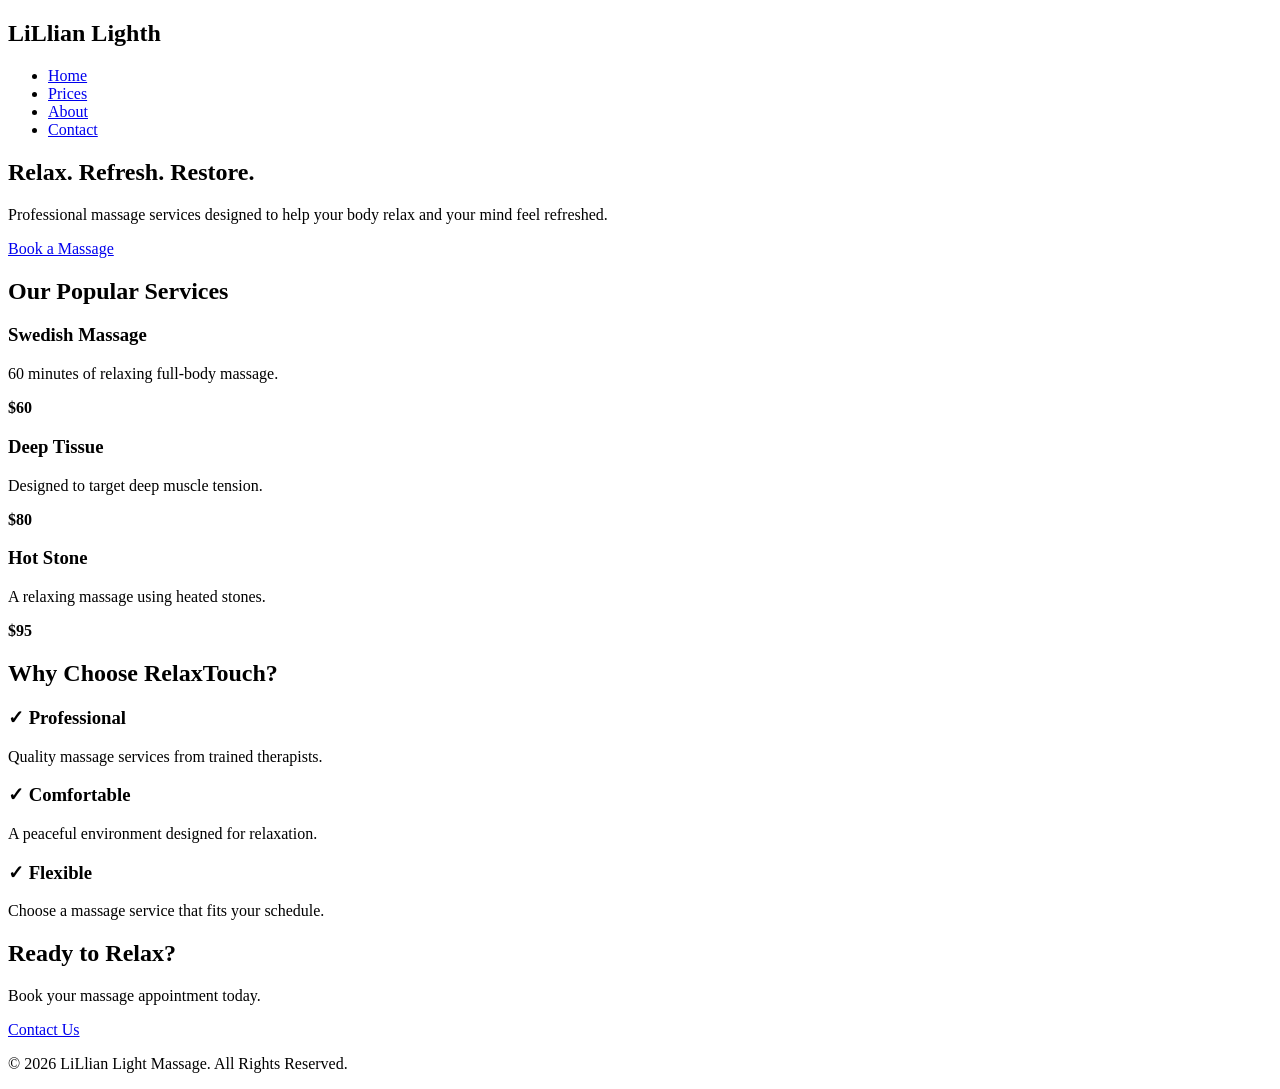
==== index.html @ d551e718 "Add initial index.html for RelaxTouch website This is the initial commit of the index.html file, whi" ====
<!DOCTYPE html>
<html lang="en">
<head>
    <meta charset="UTF-8">
    <meta name="viewport" content="width=device-width, initial-scale=1.0">
    <title>RelaxTouch Massage</title>
    <link rel="stylesheet" href="style.css">
</head>

<body>

    <!-- Navigation -->
    <header>
        <nav class="navbar">
            <h1 class="logo"> LiLlian Lighth</h1>

            <ul class="nav-links">
                <li><a href="index.html">Home</a></li>
                <li><a href="prices.html">Prices</a></li>
                <li><a href="about.html">About</a></li>
                <li><a href="contact.html">Contact</a></li>
            </ul>
        </nav>
    </header>

    <!-- Hero Section -->
    <section class="hero">
        <div class="hero-content">
            <h2>Relax. Refresh. Restore.</h2>

            <p>
                Professional massage services designed to help
                your body relax and your mind feel refreshed.
            </p>

            <a href="contact.html" class="btn">Book a Massage</a>
        </div>
    </section>

    <!-- Services -->
    <section class="services">
        <h2>Our Popular Services</h2>

        <div class="service-container">

            <div class="service-card">
                <h3>Swedish Massage</h3>
                <p>60 minutes of relaxing full-body massage.</p>
                <strong>$60</strong>
            </div>

            <div class="service-card">
                <h3>Deep Tissue</h3>
                <p>Designed to target deep muscle tension.</p>
                <strong>$80</strong>
            </div>

            <div class="service-card">
                <h3>Hot Stone</h3>
                <p>A relaxing massage using heated stones.</p>
                <strong>$95</strong>
            </div>

        </div>
    </section>

    <!-- Why Choose Us -->
    <section class="why-us">
        <h2>Why Choose RelaxTouch?</h2>

        <div class="features">
            <div>
                <h3>✓ Professional</h3>
                <p>Quality massage services from trained therapists.</p>
            </div>

            <div>
                <h3>✓ Comfortable</h3>
                <p>A peaceful environment designed for relaxation.</p>
            </div>

            <div>
                <h3>✓ Flexible</h3>
                <p>Choose a massage service that fits your schedule.</p>
            </div>
        </div>
    </section>

    <!-- Call to Action -->
    <section class="cta">
        <h2>Ready to Relax?</h2>
        <p>Book your massage appointment today.</p>
        <a href="contact.html" class="btn">Contact Us</a>
    </section>

    <!-- Footer -->
    <footer>
        <p>© 2026  LiLlian Light Massage. All Rights Reserved.</p>
    </footer>

</body>
</html>
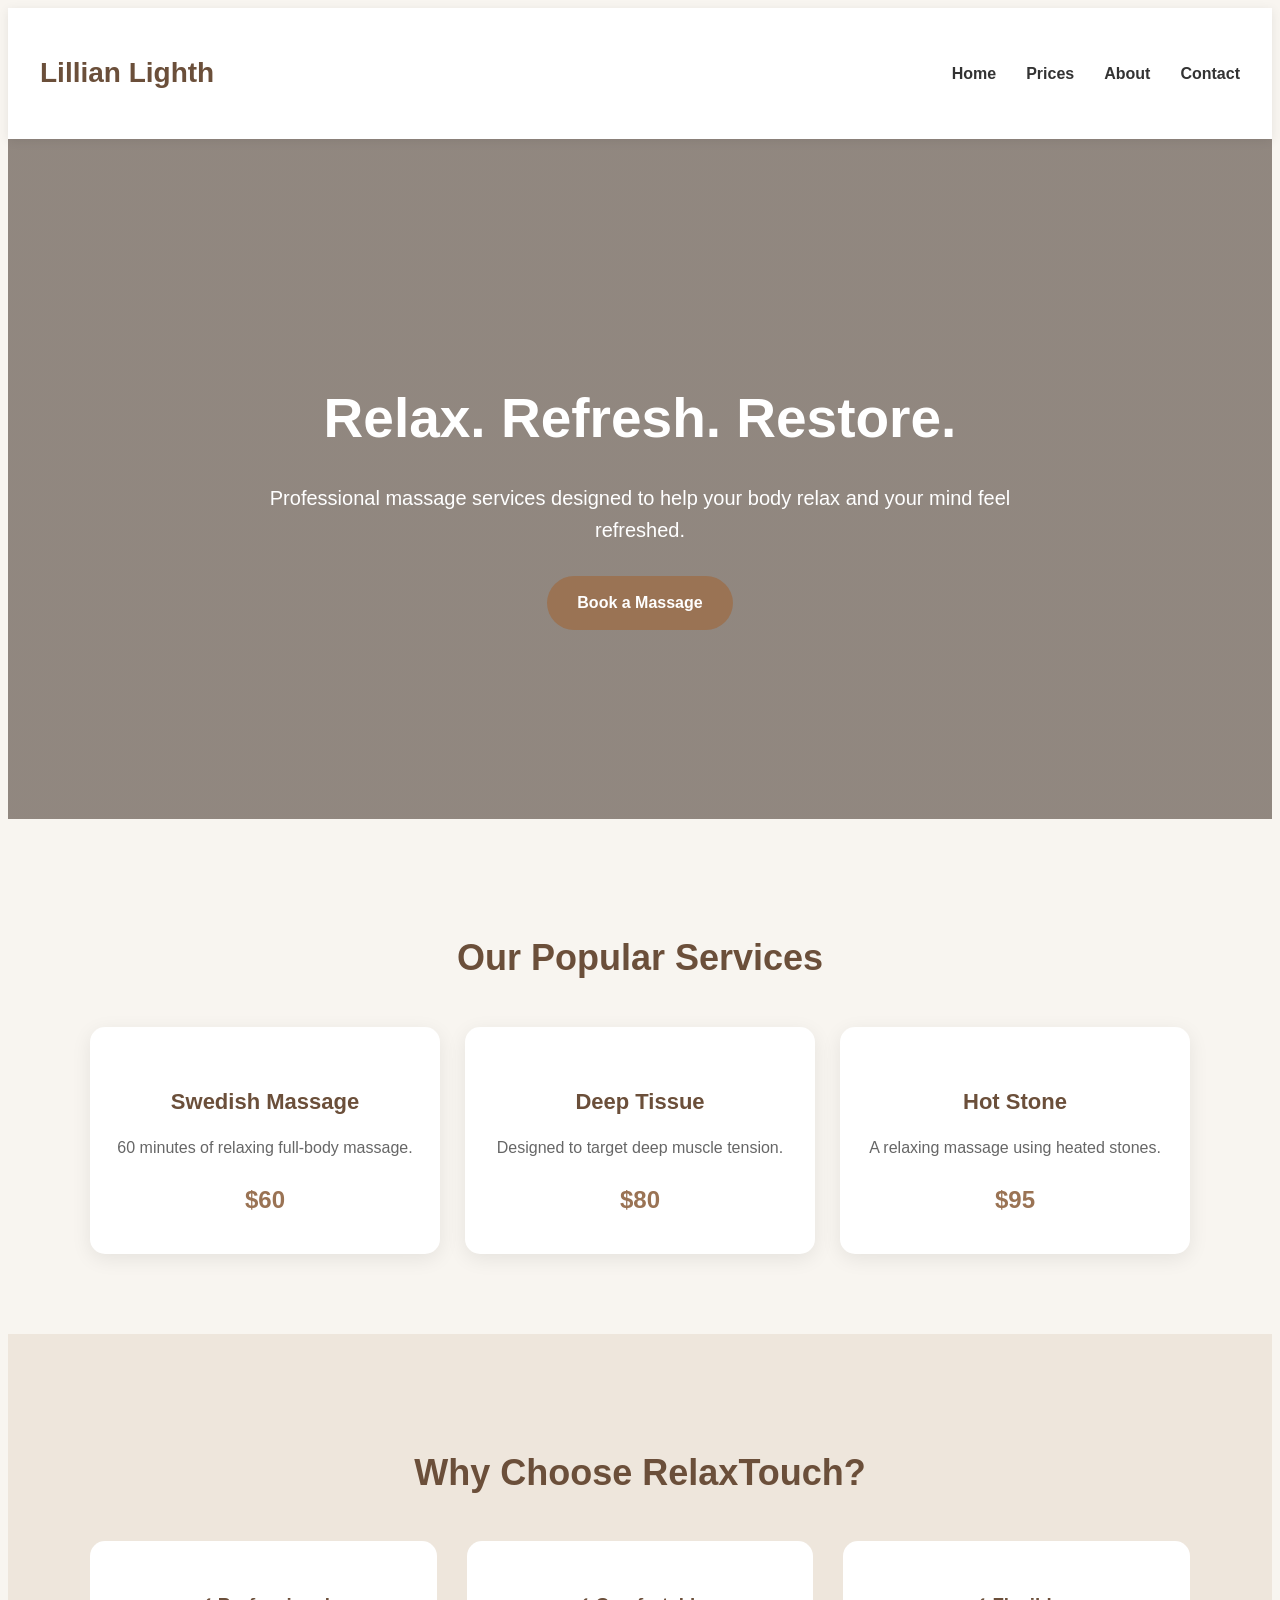
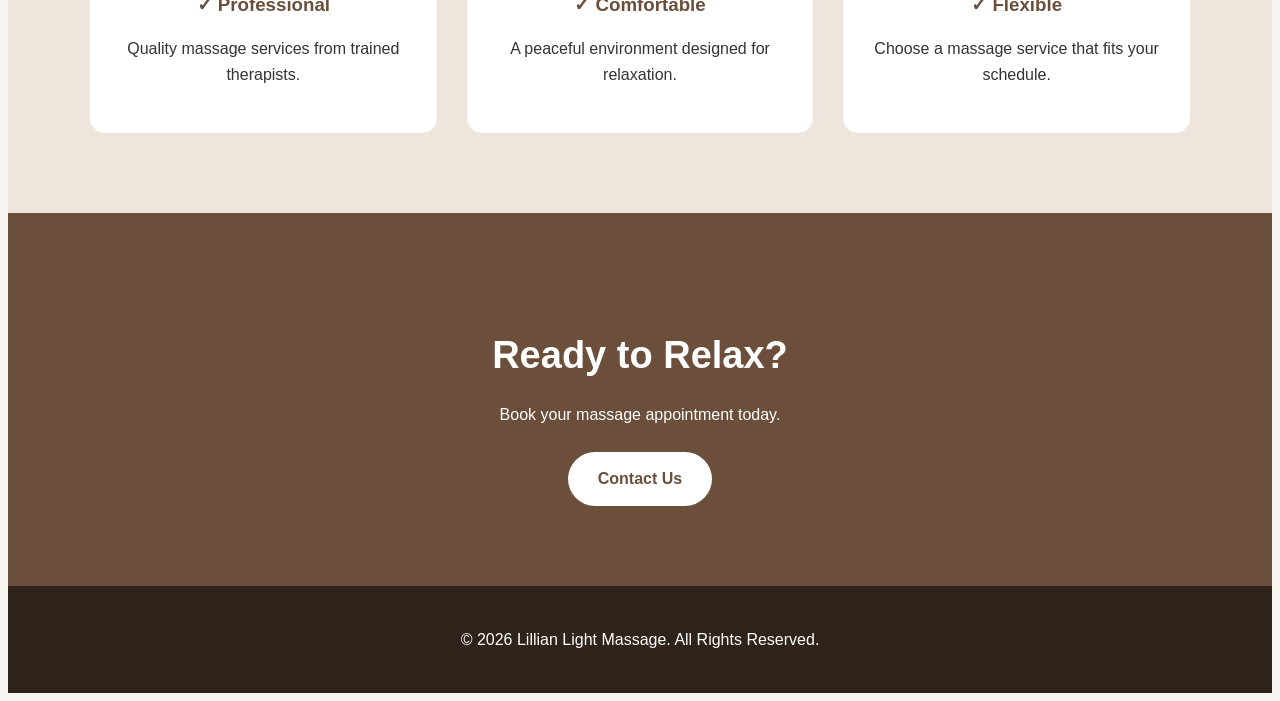
==== commit 506b7d74: "Update index.html" ====
--- a/index.html
+++ b/index.html
@@ -13,7 +13,7 @@
     <!-- Navigation -->
     <header>
         <nav class="navbar">
-            <h1 class="logo"> LiLlian Lighth</h1>
+            <h1 class="logo"> Lillian Lighth</h1>
 
             <ul class="nav-links">
                 <li><a href="index.html">Home</a></li>
@@ -96,7 +96,7 @@
 
     <!-- Footer -->
     <footer>
-        <p>© 2026  LiLlian Light Massage. All Rights Reserved.</p>
+        <p>© 2026  Lillian Light Massage. All Rights Reserved.</p>
     </footer>
 
 </body>
--- a/style.css
+++ b/style.css
@@ -0,0 +1,289 @@
+ ```css
+/* =========================
+   GENERAL STYLES
+========================= */
+
+* {
+    margin: 0;
+    padding: 0;
+    box-sizing: border-box;
+}
+
+body {
+    font-family: Arial, sans-serif;
+    line-height: 1.6;
+    background: #f8f5f0;
+    color: #333;
+}
+
+a {
+    text-decoration: none;
+}
+
+
+/* =========================
+   NAVIGATION
+========================= */
+
+header {
+    background: #ffffff;
+    box-shadow: 0 2px 10px rgba(0, 0, 0, 0.08);
+    position: sticky;
+    top: 0;
+    z-index: 1000;
+}
+
+.navbar {
+    max-width: 1200px;
+    margin: auto;
+    padding: 20px;
+    display: flex;
+    justify-content: space-between;
+    align-items: center;
+}
+
+.logo {
+    font-size: 28px;
+    color: #6b4f3a;
+}
+
+.nav-links {
+    display: flex;
+    list-style: none;
+    gap: 30px;
+}
+
+.nav-links a {
+    color: #333;
+    font-weight: bold;
+    transition: 0.3s;
+}
+
+.nav-links a:hover {
+    color: #9a7354;
+}
+
+
+/* =========================
+   HERO
+========================= */
+
+.hero {
+    min-height: 600px;
+    display: flex;
+    align-items: center;
+    justify-content: center;
+    text-align: center;
+    padding: 40px 20px;
+
+    background:
+        linear-gradient(
+            rgba(60, 45, 35, 0.55),
+            rgba(60, 45, 35, 0.55)
+        ),
+        url("https://images.unsplash.com/photo-1544161515-4ab6ce6db874?auto=format&fit=crop&w=1600&q=80");
+
+    background-size: cover;
+    background-position: center;
+}
+
+.hero-content {
+    max-width: 750px;
+    color: white;
+}
+
+.hero h2 {
+    font-size: 55px;
+    margin-bottom: 20px;
+}
+
+.hero p {
+    font-size: 20px;
+    margin-bottom: 30px;
+}
+
+
+/* =========================
+   BUTTON
+========================= */
+
+.btn {
+    display: inline-block;
+    background: #9a7354;
+    color: white;
+    padding: 14px 30px;
+    border-radius: 30px;
+    font-weight: bold;
+    transition: 0.3s;
+}
+
+.btn:hover {
+    background: #6b4f3a;
+    transform: translateY(-2px);
+}
+
+
+/* =========================
+   SERVICES
+========================= */
+
+.services {
+    padding: 80px 20px;
+    text-align: center;
+}
+
+.services h2,
+.why-us h2 {
+    font-size: 36px;
+    margin-bottom: 40px;
+    color: #6b4f3a;
+}
+
+.service-container {
+    max-width: 1100px;
+    margin: auto;
+    display: grid;
+    grid-template-columns: repeat(3, 1fr);
+    gap: 25px;
+}
+
+.service-card {
+    background: white;
+    padding: 35px 25px;
+    border-radius: 15px;
+    box-shadow: 0 5px 20px rgba(0, 0, 0, 0.08);
+    transition: 0.3s;
+}
+
+.service-card:hover {
+    transform: translateY(-8px);
+}
+
+.service-card h3 {
+    color: #6b4f3a;
+    margin-bottom: 15px;
+    font-size: 22px;
+}
+
+.service-card p {
+    margin-bottom: 20px;
+    color: #666;
+}
+
+.service-card strong {
+    font-size: 24px;
+    color: #9a7354;
+}
+
+
+/* =========================
+   WHY US
+========================= */
+
+.why-us {
+    background: #eee6dc;
+    padding: 80px 20px;
+    text-align: center;
+}
+
+.features {
+    max-width: 1100px;
+    margin: auto;
+    display: grid;
+    grid-template-columns: repeat(3, 1fr);
+    gap: 30px;
+}
+
+.features div {
+    background: white;
+    padding: 30px;
+    border-radius: 15px;
+}
+
+.features h3 {
+    color: #6b4f3a;
+    margin-bottom: 12px;
+}
+
+
+/* =========================
+   CALL TO ACTION
+========================= */
+
+.cta {
+    text-align: center;
+    padding: 80px 20px;
+    background: #6b4f3a;
+    color: white;
+}
+
+.cta h2 {
+    font-size: 38px;
+    margin-bottom: 15px;
+}
+
+.cta p {
+    margin-bottom: 25px;
+}
+
+.cta .btn {
+    background: white;
+    color: #6b4f3a;
+}
+
+.cta .btn:hover {
+    background: #eee6dc;
+}
+
+
+/* =========================
+   FOOTER
+========================= */
+
+footer {
+    background: #2f241c;
+    color: white;
+    text-align: center;
+    padding: 25px;
+}
+
+
+/* =========================
+   MOBILE RESPONSIVE
+========================= */
+
+@media (max-width: 768px) {
+
+    .navbar {
+        flex-direction: column;
+        gap: 15px;
+    }
+
+    .nav-links {
+        gap: 15px;
+        flex-wrap: wrap;
+        justify-content: center;
+    }
+
+    .hero {
+        min-height: 500px;
+    }
+
+    .hero h2 {
+        font-size: 38px;
+    }
+
+    .hero p {
+        font-size: 17px;
+    }
+
+    .service-container,
+    .features {
+        grid-template-columns: 1fr;
+    }
+
+    .services h2,
+    .why-us h2 {
+        font-size: 30px;
+    }
+}  
